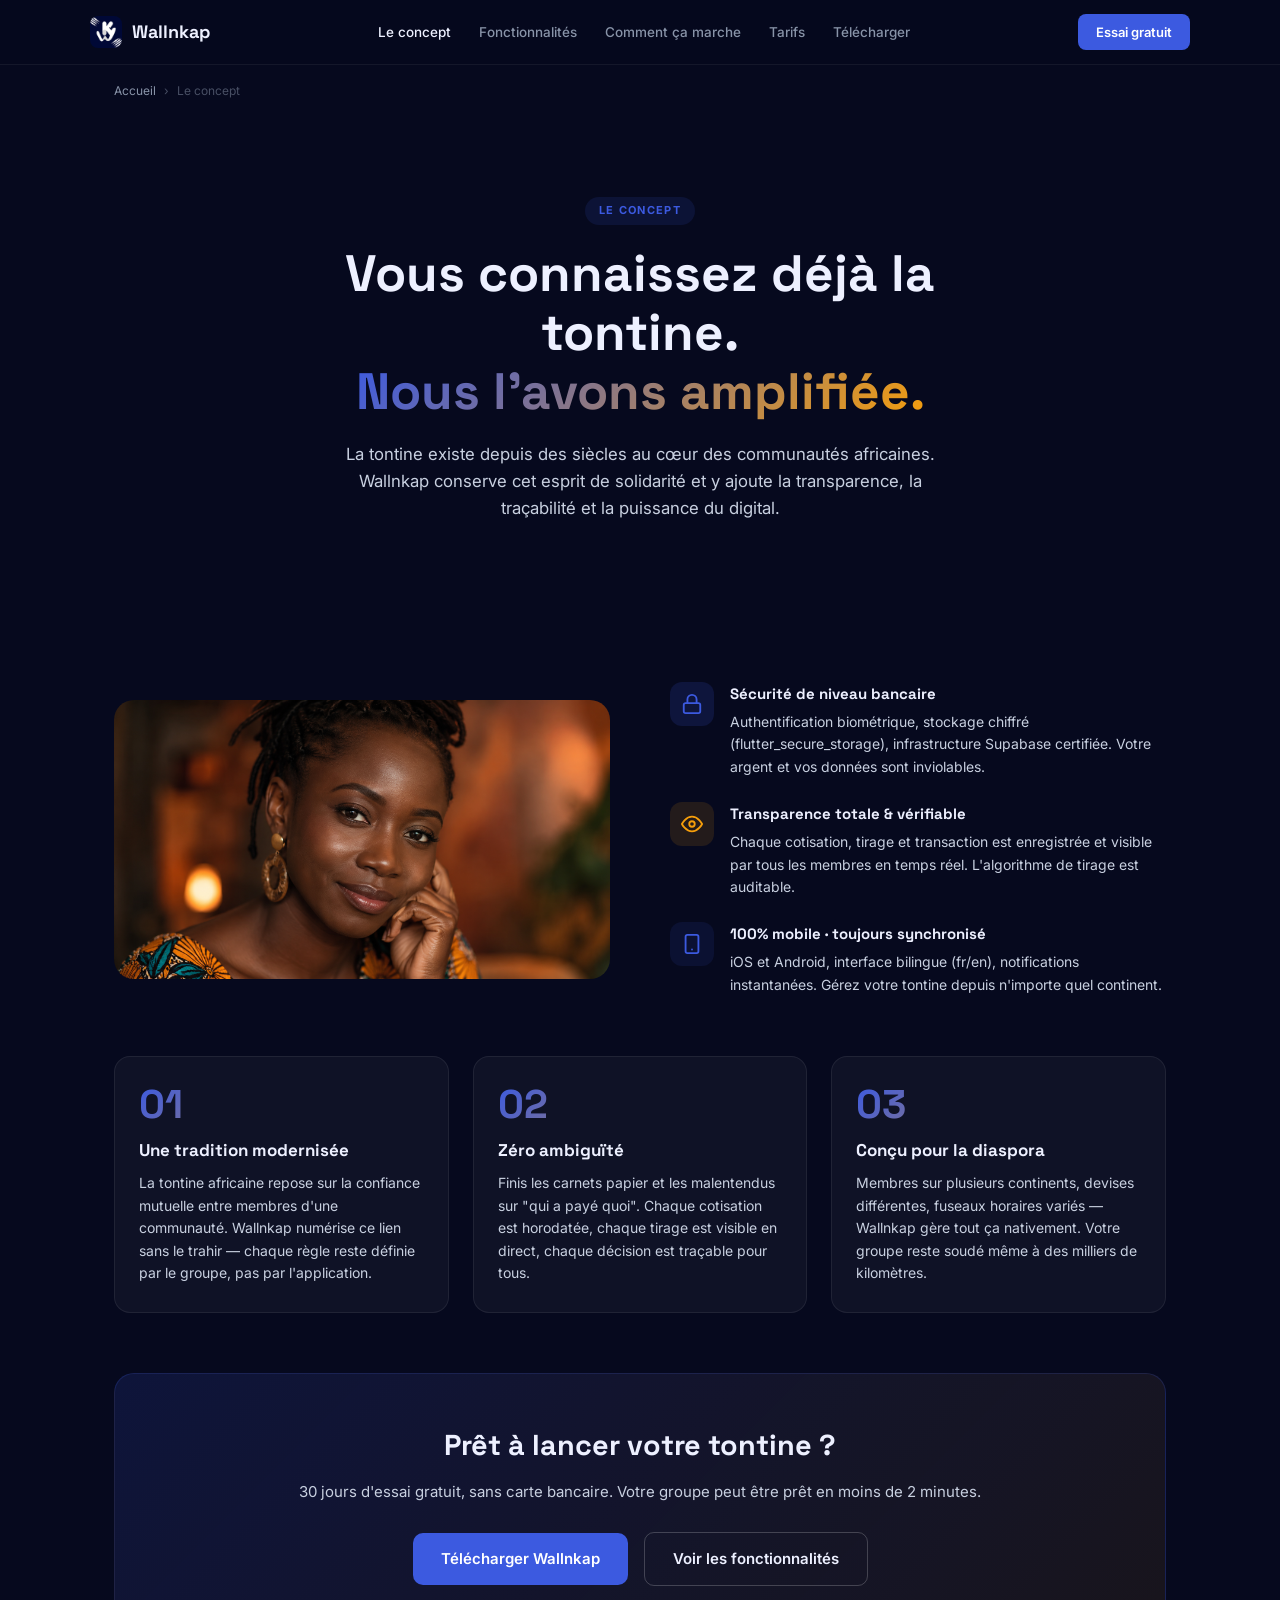
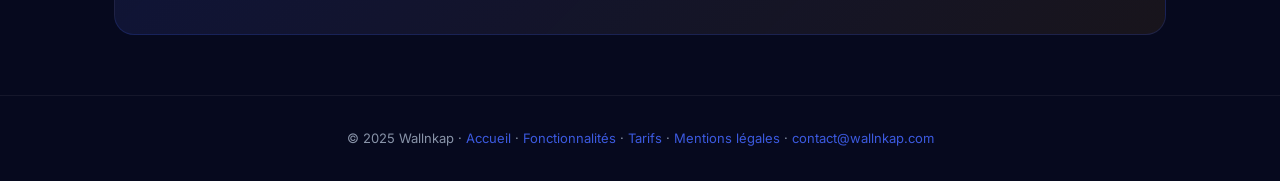
==== concept.html @ eaedcd9d "add reference" ====
<!DOCTYPE html>
<html lang="fr">
<head>
  <meta charset="UTF-8">
  <meta name="viewport" content="width=device-width, initial-scale=1.0">
  <title>Le Concept Wallnkap — Tontine Digitale & Épargne Rotative Africaine</title>
  <meta name="description" content="Découvrez comment Wallnkap modernise la tontine africaine. Sécurité bancaire, transparence totale, 100% mobile. La tontine digitale pour votre communauté.">
  <meta name="robots" content="index, follow">
  <link rel="canonical" href="https://wallnkap.com/concept">
  <meta property="og:type" content="website">
  <meta property="og:url" content="https://wallnkap.com/concept">
  <meta property="og:site_name" content="Wallnkap">
  <meta property="og:title" content="Le Concept Wallnkap — Tontine Digitale Moderne">
  <meta property="og:description" content="Wallnkap conserve l'esprit de solidarité de la tontine africaine et y ajoute transparence, traçabilité et puissance du digital.">
  <meta property="og:image" content="https://wallnkap.com/images/banniere.png">
  <link rel="icon" href="/favicon.png">
  <link rel="preconnect" href="https://fonts.googleapis.com">
  <link rel="preconnect" href="https://fonts.gstatic.com" crossorigin>
  <link href="https://fonts.googleapis.com/css2?family=Space+Grotesk:wght@400;500;600;700;800&family=Inter:wght@300;400;500;600&display=swap" rel="stylesheet">
  <style>
    *,*::before,*::after{box-sizing:border-box;margin:0;padding:0}
    :root{
      --bg:#06091E;--bg2:#0D1230;--blue:#1A2FBE;--blue2:#3C5AE0;--gold:#F59E0B;
      --text:#EDF0FF;--muted:#8893A8;--silver:#C8D0E0;
      --grad:linear-gradient(135deg,#3C5AE0 0%,#F59E0B 100%);
    }
    html{scroll-behavior:smooth}
    body{background:var(--bg);color:var(--text);font-family:'Inter',sans-serif;font-weight:400;line-height:1.6;min-height:100vh}

    /* NAV */
    nav{position:sticky;top:0;z-index:100;background:rgba(6,9,30,.92);backdrop-filter:blur(18px);border-bottom:1px solid rgba(255,255,255,.06);padding:0 24px}
    .nav-inner{max-width:1100px;margin:0 auto;height:64px;display:flex;align-items:center;justify-content:space-between;gap:20px}
    .nav-logo{display:flex;align-items:center;gap:10px;text-decoration:none;color:var(--text);font-family:'Space Grotesk',sans-serif;font-weight:700;font-size:18px}
    .nav-logo img{width:32px;height:32px;border-radius:8px;object-fit:cover}
    .nav-links{display:flex;gap:28px;list-style:none}
    .nav-links a{color:var(--muted);text-decoration:none;font-size:13.5px;font-weight:500;transition:color .2s}
    .nav-links a:hover,.nav-links a.active{color:var(--text)}
    .nav-cta{background:var(--blue2);color:#fff;padding:8px 18px;border-radius:8px;font-size:13px;font-weight:600;text-decoration:none;transition:opacity .2s}
    .nav-cta:hover{opacity:.85}

    /* HERO SECTION */
    .page-hero{padding:80px 24px 60px;text-align:center;max-width:800px;margin:0 auto}
    .s-label{display:inline-block;font-size:11px;font-weight:700;letter-spacing:.12em;text-transform:uppercase;color:var(--blue2);background:rgba(60,90,224,.12);padding:5px 14px;border-radius:20px;margin-bottom:20px}
    .page-title{font-family:'Space Grotesk',sans-serif;font-weight:800;font-size:clamp(2rem,5vw,3.2rem);line-height:1.15;margin-bottom:20px}
    .grad{background:var(--grad);-webkit-background-clip:text;-webkit-text-fill-color:transparent;background-clip:text}
    .page-desc{font-size:1.05rem;color:var(--silver);max-width:600px;margin:0 auto 40px}

    /* CONTENT */
    .section{max-width:1100px;margin:0 auto;padding:60px 24px}

    /* CONCEPT POINTS */
    .concept-intro{display:grid;grid-template-columns:1fr 1fr;gap:60px;align-items:center;margin-bottom:60px}
    .concept-intro img{width:100%;border-radius:20px;object-fit:cover;max-height:420px}
    .cp-list{display:flex;flex-direction:column;gap:24px}
    .cp{display:flex;gap:16px;align-items:flex-start}
    .cp-icon{width:44px;height:44px;border-radius:12px;display:flex;align-items:center;justify-content:center;flex-shrink:0}
    .ci-b{background:rgba(60,90,224,.15)}
    .ci-gold{background:rgba(245,158,11,.12)}
    .ci-l{background:rgba(60,90,224,.1)}
    .cp-title{font-family:'Space Grotesk',sans-serif;font-weight:700;font-size:15px;margin-bottom:5px}
    .cp-desc{font-size:14px;color:var(--silver);line-height:1.6}

    /* PILIERS */
    .pillars{display:grid;grid-template-columns:repeat(auto-fit,minmax(280px,1fr));gap:24px;margin-bottom:60px}
    .pillar{background:rgba(255,255,255,.04);border:1px solid rgba(255,255,255,.07);border-radius:16px;padding:28px 24px}
    .pillar-num{font-family:'Space Grotesk',sans-serif;font-weight:800;font-size:40px;background:var(--grad);-webkit-background-clip:text;-webkit-text-fill-color:transparent;background-clip:text;line-height:1;margin-bottom:12px}
    .pillar-title{font-family:'Space Grotesk',sans-serif;font-weight:700;font-size:17px;margin-bottom:8px}
    .pillar-desc{font-size:14px;color:var(--silver);line-height:1.6}

    /* CTA */
    .cta-block{background:linear-gradient(135deg,rgba(60,90,224,.15),rgba(245,158,11,.08));border:1px solid rgba(60,90,224,.2);border-radius:20px;padding:48px 32px;text-align:center}
    .cta-title{font-family:'Space Grotesk',sans-serif;font-weight:800;font-size:1.8rem;margin-bottom:12px}
    .cta-desc{color:var(--silver);margin-bottom:28px;font-size:15px}
    .btn-primary{display:inline-flex;align-items:center;gap:8px;background:var(--blue2);color:#fff;padding:14px 28px;border-radius:10px;font-size:15px;font-weight:600;text-decoration:none;transition:transform .2s,opacity .2s}
    .btn-primary:hover{transform:translateY(-2px);opacity:.9}
    .btn-ghost{display:inline-flex;align-items:center;gap:8px;border:1px solid rgba(255,255,255,.2);color:var(--text);padding:14px 28px;border-radius:10px;font-size:15px;font-weight:600;text-decoration:none;margin-left:12px;transition:border-color .2s}
    .btn-ghost:hover{border-color:rgba(255,255,255,.4)}

    /* FOOTER */
    footer{border-top:1px solid rgba(255,255,255,.06);padding:32px 24px;text-align:center;color:var(--muted);font-size:13px}
    footer a{color:var(--blue2);text-decoration:none}
    .breadcrumb{display:flex;align-items:center;gap:8px;font-size:12px;color:var(--muted);padding:16px 24px;max-width:1100px;margin:0 auto}
    .breadcrumb a{color:var(--muted);text-decoration:none}
    .breadcrumb a:hover{color:var(--text)}
    .breadcrumb span{opacity:.5}

    @media(max-width:768px){
      .concept-intro{grid-template-columns:1fr}
      .concept-intro img{display:none}
      .nav-links{display:none}
    }
  </style>
  <script type="application/ld+json">
  {
    "@context": "https://schema.org",
    "@graph": [
      {
        "@type": "WebPage",
        "@id": "https://wallnkap.com/concept",
        "url": "https://wallnkap.com/concept",
        "name": "Le Concept Wallnkap — Tontine Digitale & Épargne Rotative Africaine",
        "description": "Découvrez comment Wallnkap modernise la tontine africaine avec sécurité bancaire, transparence totale et technologie mobile.",
        "isPartOf": {"@id": "https://wallnkap.com/#website"},
        "about": {"@id": "https://wallnkap.com/#app"},
        "inLanguage": "fr-FR",
        "breadcrumb": {
          "@type": "BreadcrumbList",
          "itemListElement": [
            {"@type": "ListItem", "position": 1, "name": "Accueil", "item": "https://wallnkap.com/"},
            {"@type": "ListItem", "position": 2, "name": "Le concept", "item": "https://wallnkap.com/concept"}
          ]
        }
      }
    ]
  }
  </script>
</head>
<body>
  <nav>
    <div class="nav-inner">
      <a href="/" class="nav-logo">
        <img src="/images/logo.jpg" alt="Wallnkap">
        Wallnkap
      </a>
      <ul class="nav-links">
        <li><a href="/concept" class="active">Le concept</a></li>
        <li><a href="/fonctionnalites">Fonctionnalités</a></li>
        <li><a href="/comment-ca-marche">Comment ça marche</a></li>
        <li><a href="/tarifs">Tarifs</a></li>
        <li><a href="/telecharger">Télécharger</a></li>
      </ul>
      <a href="/telecharger" class="nav-cta">Essai gratuit</a>
    </div>
  </nav>

  <div class="breadcrumb">
    <a href="/">Accueil</a>
    <span>›</span>
    <span>Le concept</span>
  </div>

  <div class="page-hero">
    <span class="s-label">Le concept</span>
    <h1 class="page-title">Vous connaissez déjà la tontine.<br><span class="grad">Nous l'avons amplifiée.</span></h1>
    <p class="page-desc">La tontine existe depuis des siècles au cœur des communautés africaines. Wallnkap conserve cet esprit de solidarité et y ajoute la transparence, la traçabilité et la puissance du digital.</p>
  </div>

  <div class="section">
    <div class="concept-intro">
      <img src="/images/thinking.png" alt="Femme souriante — Wallnkap tontine digitale" loading="lazy">
      <div class="cp-list">
        <div class="cp">
          <div class="cp-icon ci-b">
            <svg width="22" height="22" viewBox="0 0 24 24" fill="none" stroke="var(--blue2)" stroke-width="2" stroke-linecap="round" stroke-linejoin="round"><rect x="3" y="11" width="18" height="11" rx="2"/><path d="M7 11V7a5 5 0 0 1 10 0v4"/></svg>
          </div>
          <div>
            <div class="cp-title">Sécurité de niveau bancaire</div>
            <div class="cp-desc">Authentification biométrique, stockage chiffré (flutter_secure_storage), infrastructure Supabase certifiée. Votre argent et vos données sont inviolables.</div>
          </div>
        </div>
        <div class="cp">
          <div class="cp-icon ci-gold">
            <svg width="22" height="22" viewBox="0 0 24 24" fill="none" stroke="var(--gold)" stroke-width="2" stroke-linecap="round" stroke-linejoin="round"><path d="M1 12s4-8 11-8 11 8 11 8-4 8-11 8-11-8-11-8z"/><circle cx="12" cy="12" r="3"/></svg>
          </div>
          <div>
            <div class="cp-title">Transparence totale & vérifiable</div>
            <div class="cp-desc">Chaque cotisation, tirage et transaction est enregistrée et visible par tous les membres en temps réel. L'algorithme de tirage est auditable.</div>
          </div>
        </div>
        <div class="cp">
          <div class="cp-icon ci-l">
            <svg width="22" height="22" viewBox="0 0 24 24" fill="none" stroke="var(--blue2)" stroke-width="2" stroke-linecap="round" stroke-linejoin="round"><rect x="5" y="2" width="14" height="20" rx="2"/><path d="M12 18h.01"/></svg>
          </div>
          <div>
            <div class="cp-title">100% mobile · toujours synchronisé</div>
            <div class="cp-desc">iOS et Android, interface bilingue (fr/en), notifications instantanées. Gérez votre tontine depuis n'importe quel continent.</div>
          </div>
        </div>
      </div>
    </div>

    <div class="pillars">
      <div class="pillar">
        <div class="pillar-num">01</div>
        <div class="pillar-title">Une tradition modernisée</div>
        <div class="pillar-desc">La tontine africaine repose sur la confiance mutuelle entre membres d'une communauté. Wallnkap numérise ce lien sans le trahir — chaque règle reste définie par le groupe, pas par l'application.</div>
      </div>
      <div class="pillar">
        <div class="pillar-num">02</div>
        <div class="pillar-title">Zéro ambiguïté</div>
        <div class="pillar-desc">Finis les carnets papier et les malentendus sur "qui a payé quoi". Chaque cotisation est horodatée, chaque tirage est visible en direct, chaque décision est traçable pour tous.</div>
      </div>
      <div class="pillar">
        <div class="pillar-num">03</div>
        <div class="pillar-title">Conçu pour la diaspora</div>
        <div class="pillar-desc">Membres sur plusieurs continents, devises différentes, fuseaux horaires variés — Wallnkap gère tout ça nativement. Votre groupe reste soudé même à des milliers de kilomètres.</div>
      </div>
    </div>

    <div class="cta-block">
      <h2 class="cta-title">Prêt à lancer votre tontine ?</h2>
      <p class="cta-desc">30 jours d'essai gratuit, sans carte bancaire. Votre groupe peut être prêt en moins de 2 minutes.</p>
      <a href="/telecharger" class="btn-primary">Télécharger Wallnkap</a>
      <a href="/fonctionnalites" class="btn-ghost">Voir les fonctionnalités</a>
    </div>
  </div>

  <footer>
    <p>&copy; 2025 Wallnkap · <a href="/">Accueil</a> · <a href="/fonctionnalites">Fonctionnalités</a> · <a href="/tarifs">Tarifs</a> · <a href="/#legal">Mentions légales</a> · <a href="mailto:contact@wallnkap.com">contact@wallnkap.com</a></p>
  </footer>
</body>
</html>
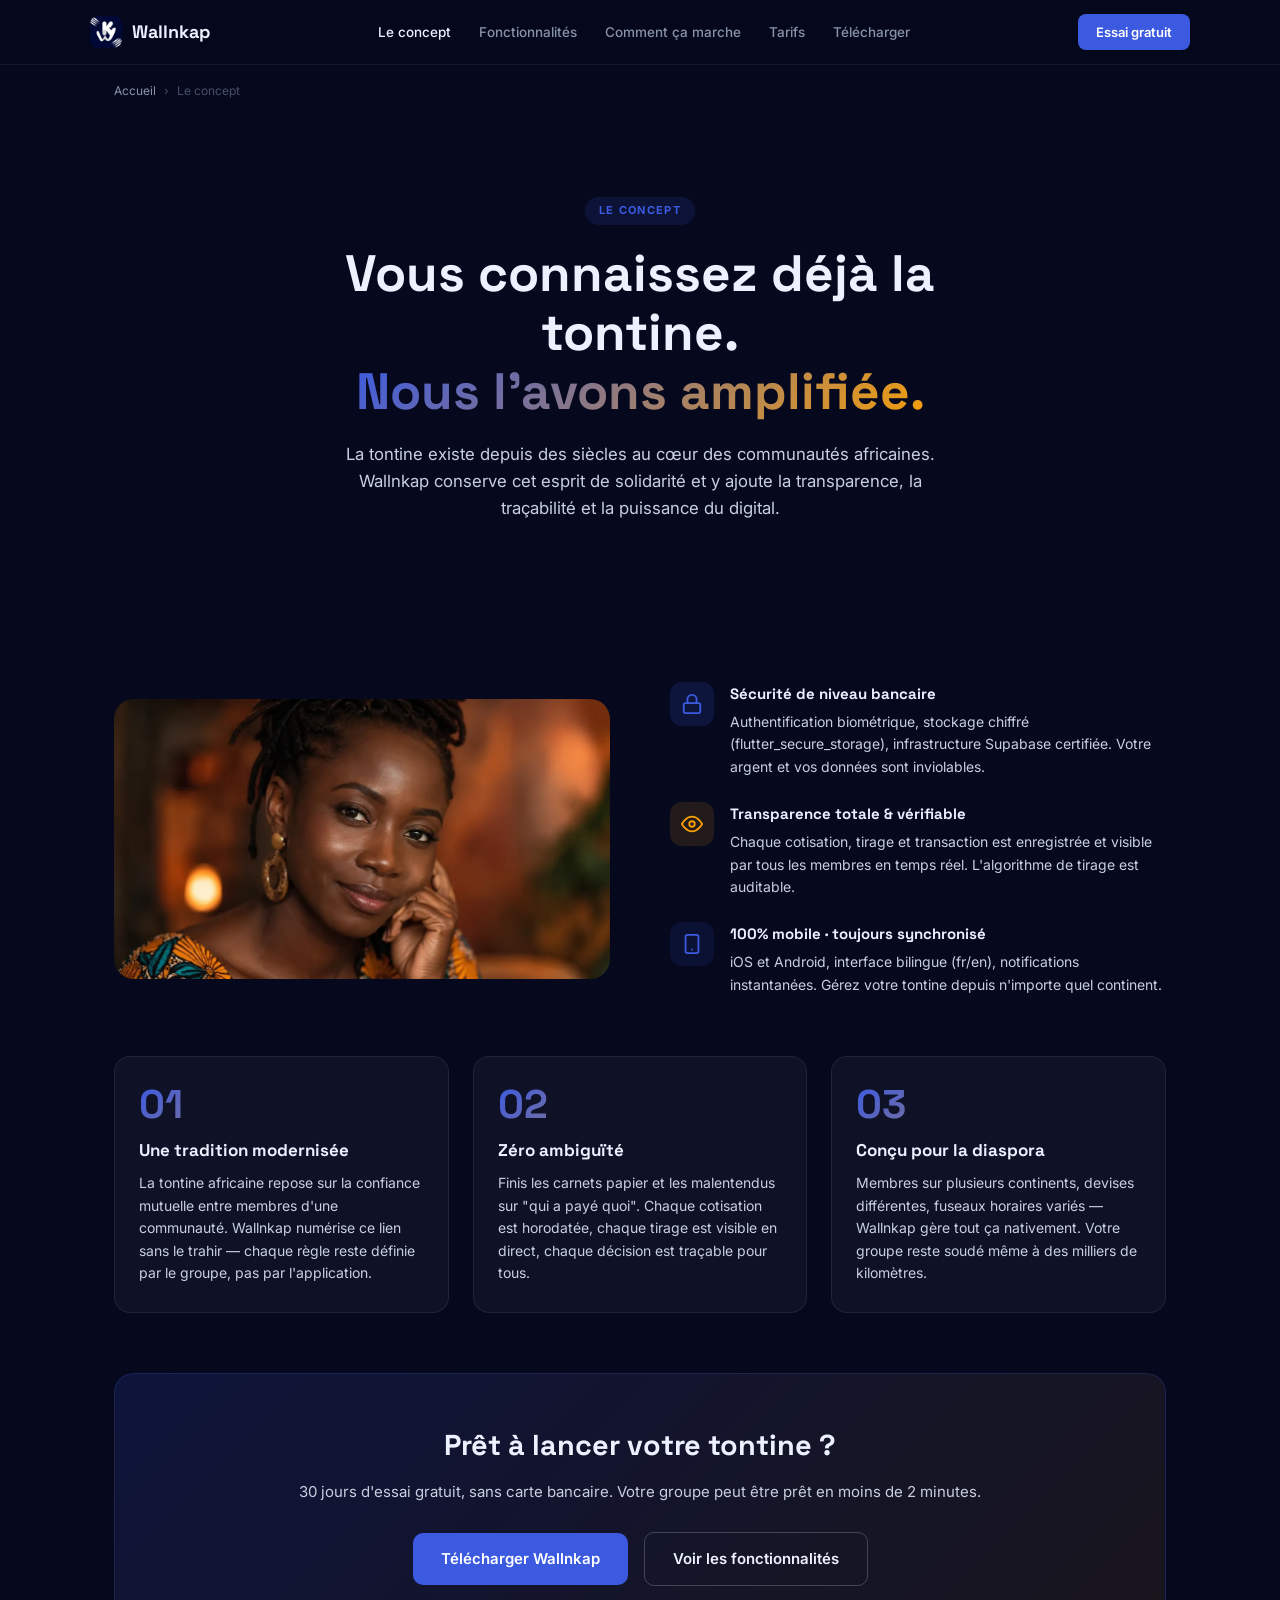
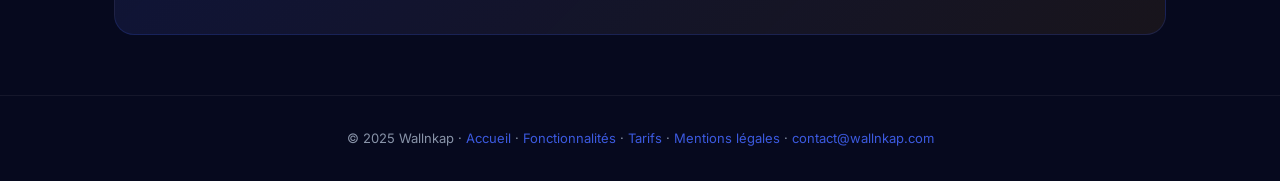
==== commit fc0b3a83: "refato image" ====
--- a/concept.html
+++ b/concept.html
@@ -147,7 +147,7 @@
 
   <div class="section">
     <div class="concept-intro">
-      <img src="/images/thinking.png" alt="Femme souriante — Wallnkap tontine digitale" loading="lazy">
+      <img src="/images/thinking.webp" alt="Femme souriante — Wallnkap tontine digitale" loading="lazy">
       <div class="cp-list">
         <div class="cp">
           <div class="cp-icon ci-b">
